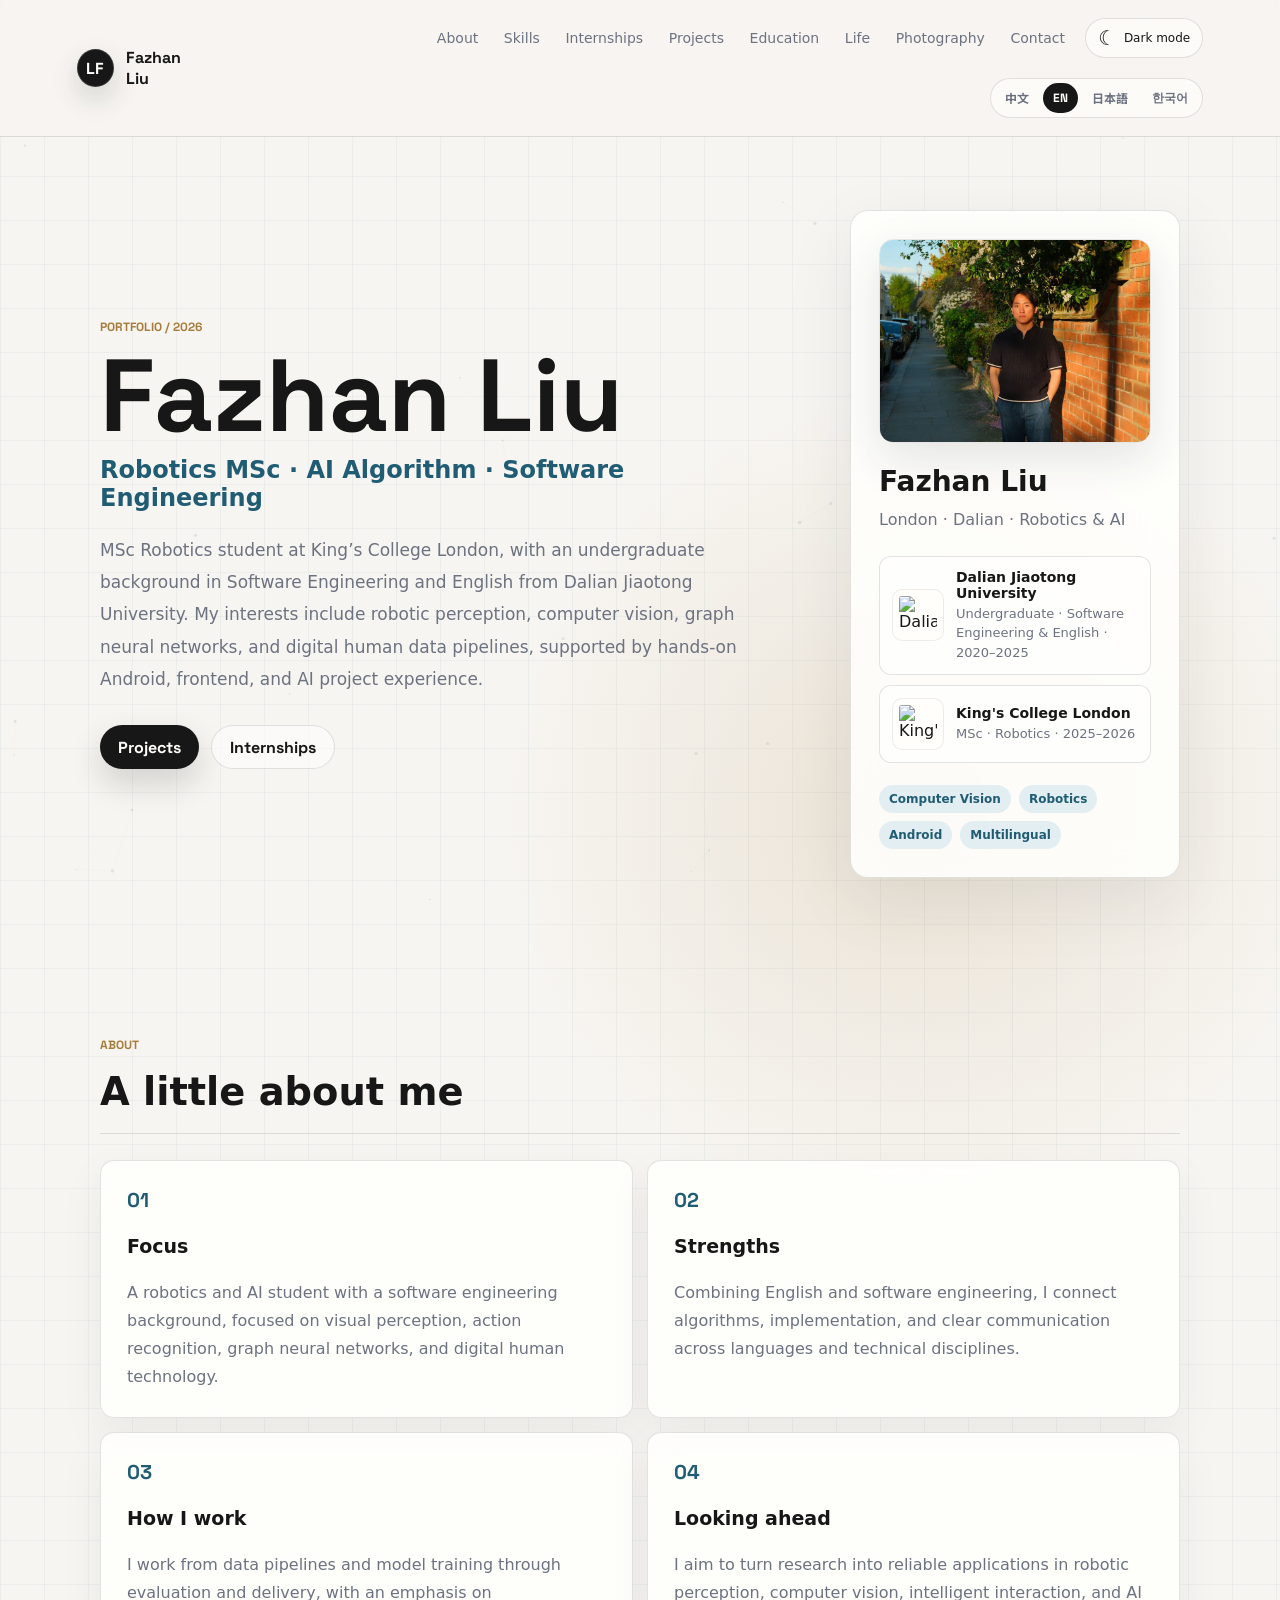
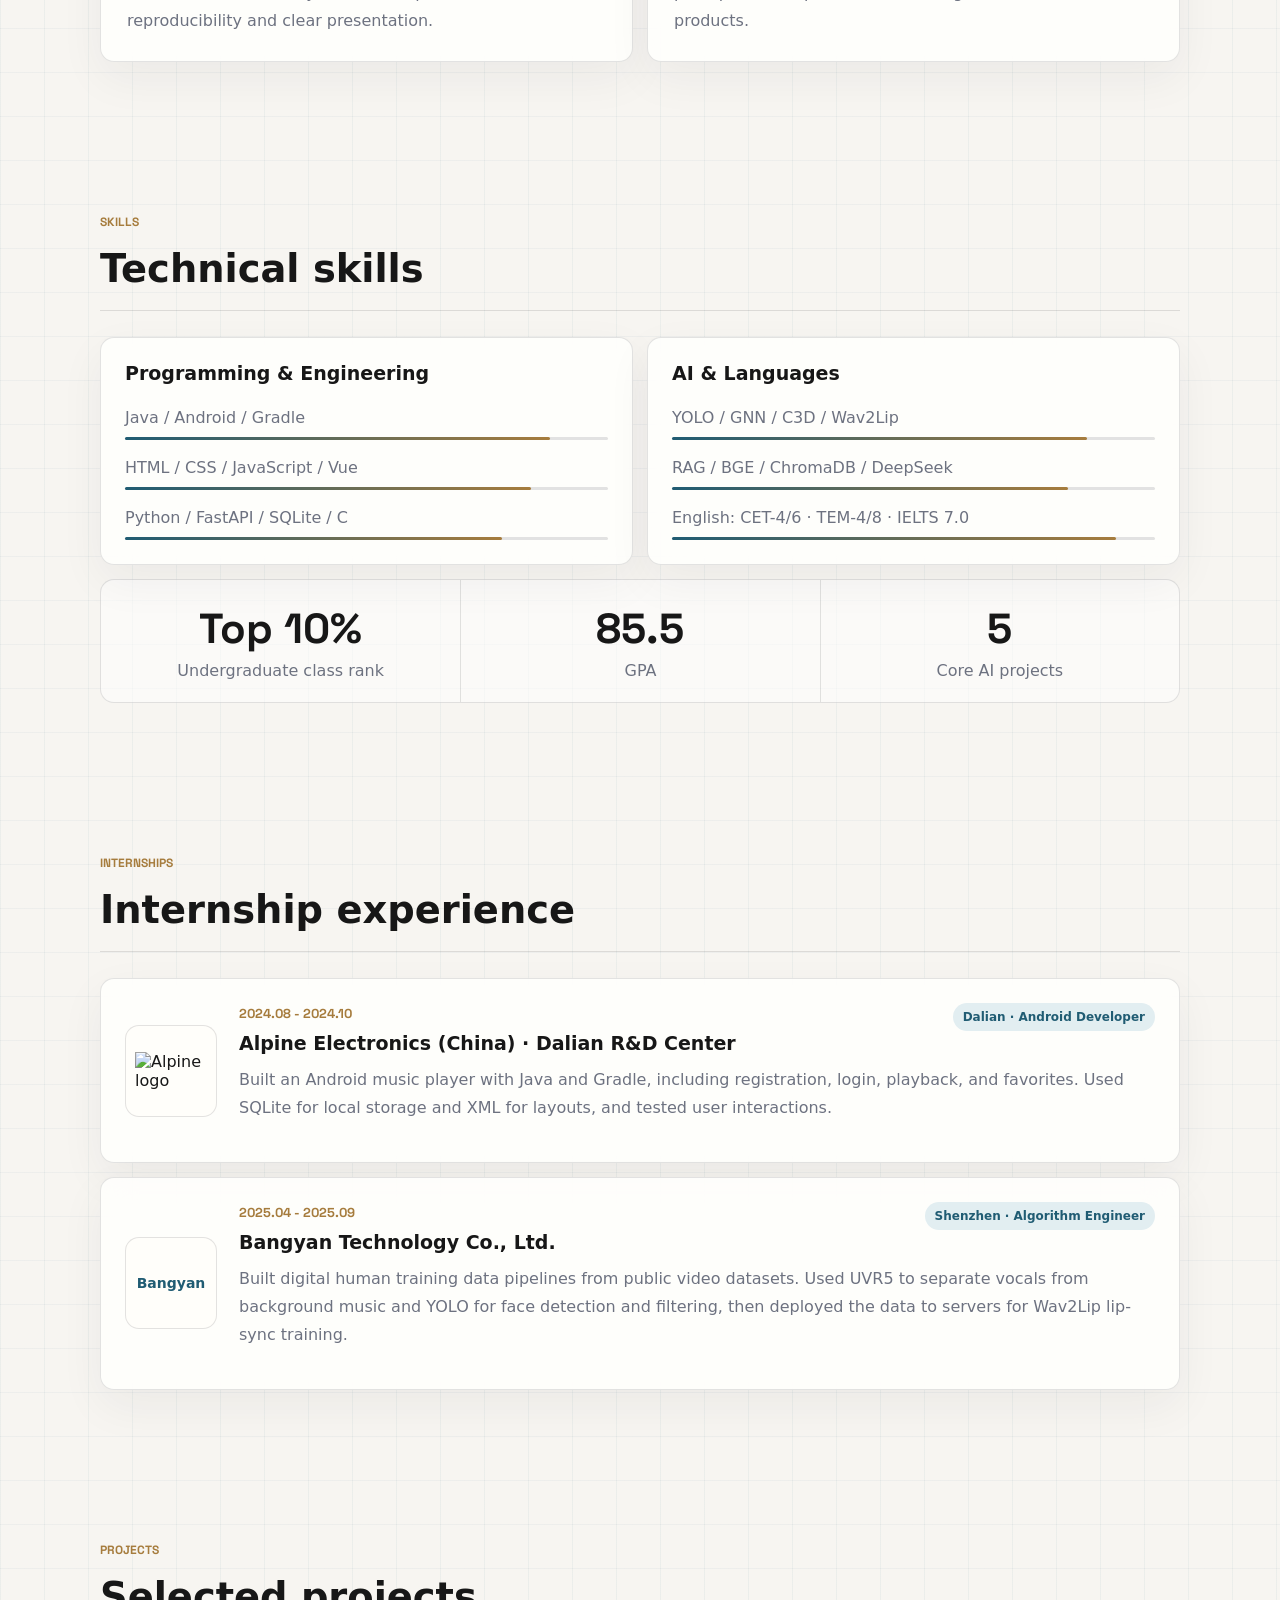
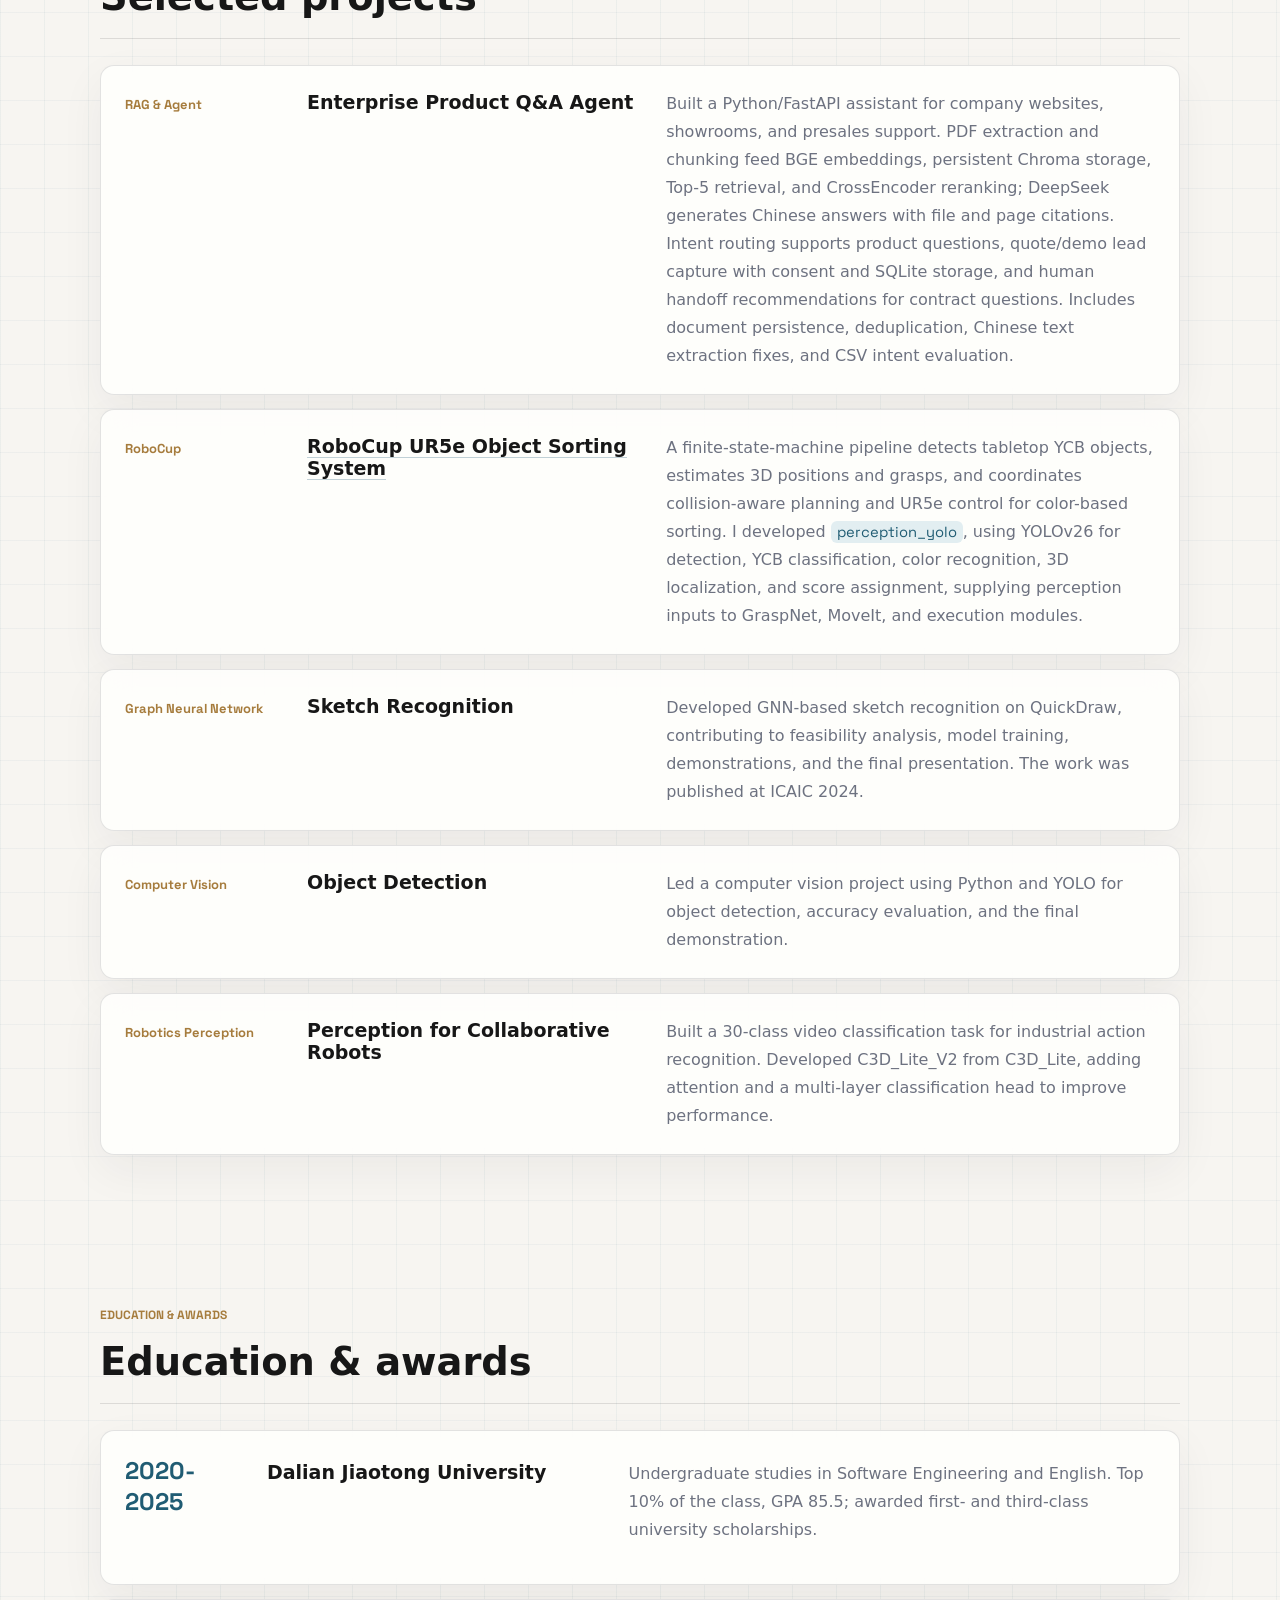
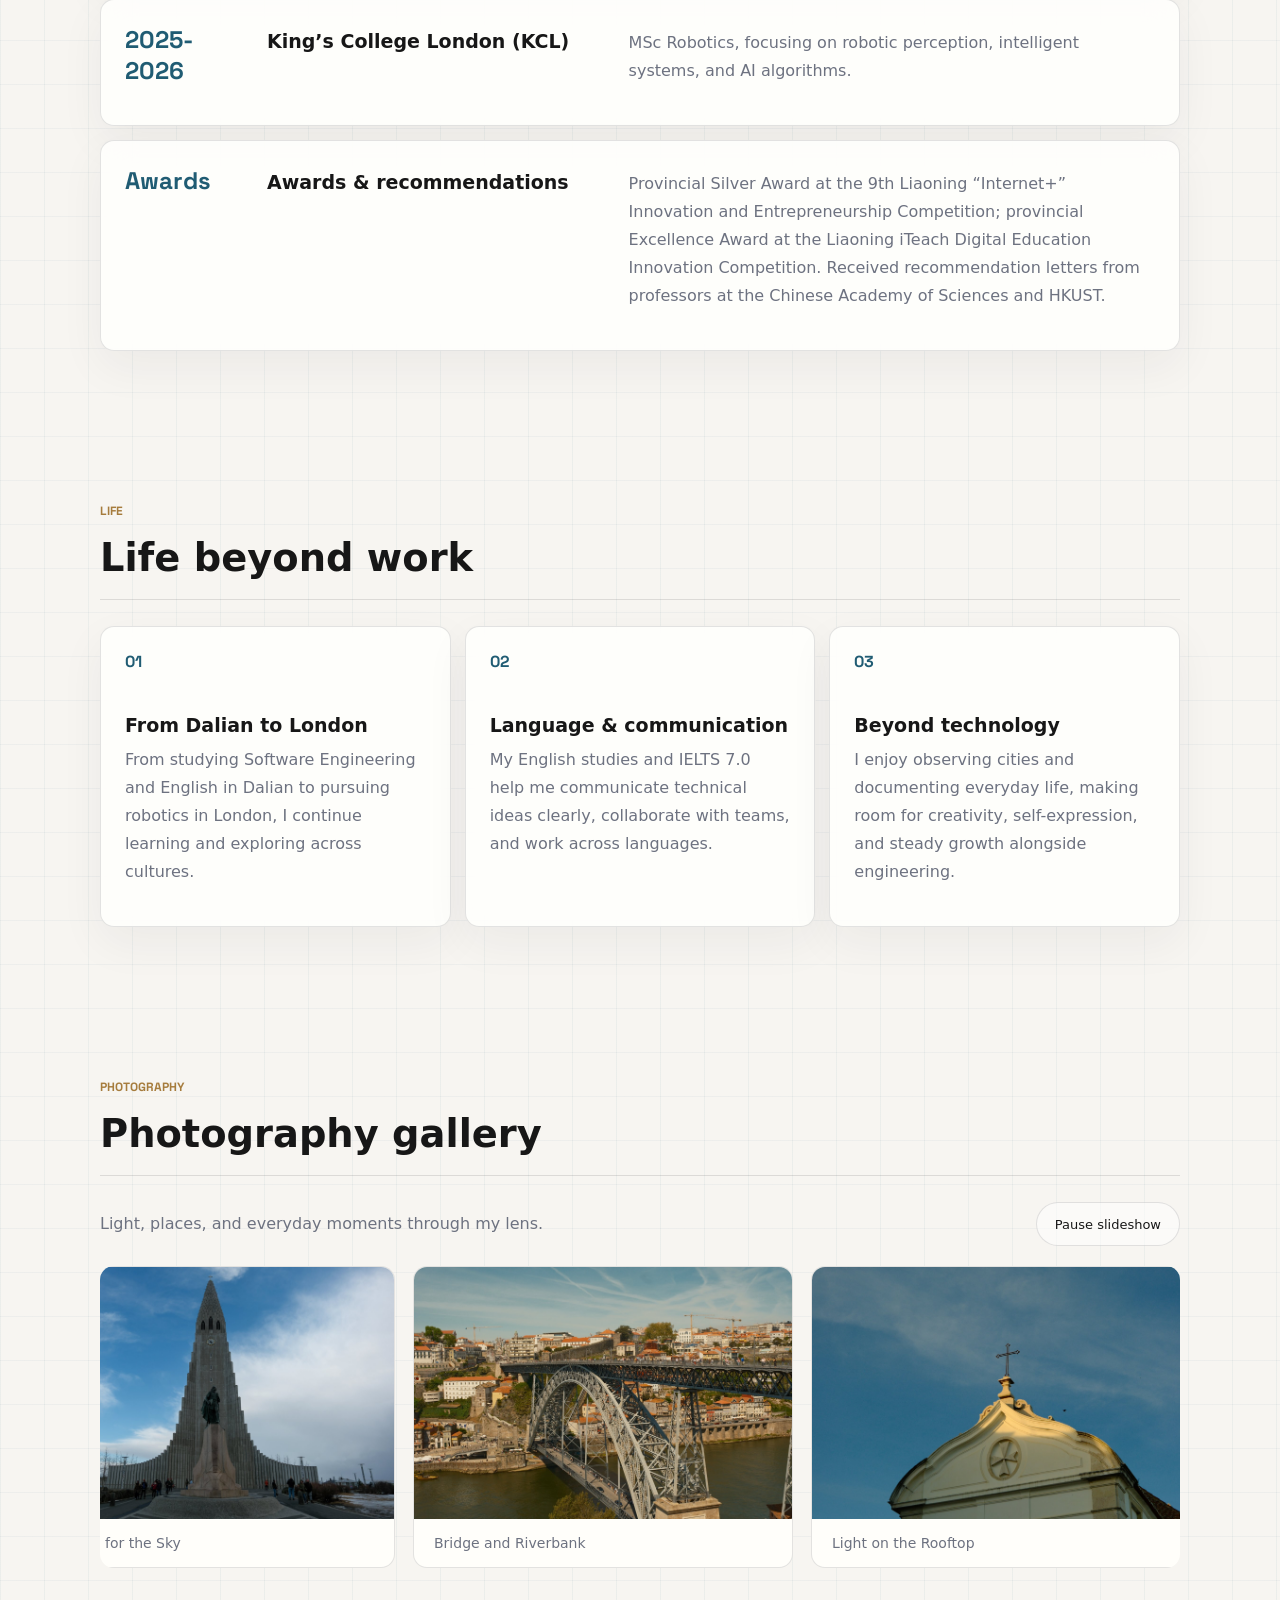
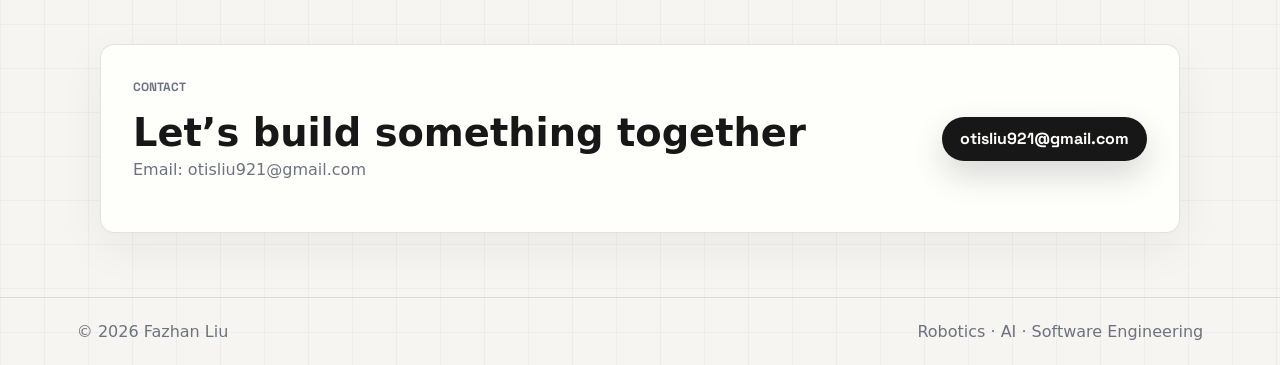
==== en.html @ ffb710e3 "Add English, Japanese and Korean portfolio pages" ====
<!doctype html>
<html lang="en">
  <head>
    <meta charset="UTF-8" />
    <meta name="viewport" content="width=device-width, initial-scale=1.0" />
    <title>Fazhan Liu | Personal Website</title>
    <meta
      name="description"
      content="Fazhan Liu’s portfolio: education, internships, AI and robotics projects, technical skills, photography, and contact details."
    />
    <script src="theme.js?v=20261016-four-languages"></script>
    <link rel="icon" type="image/svg+xml" href="assets/site-icon.svg" />
    <link rel="preconnect" href="https://fonts.googleapis.com" />
    <link rel="preconnect" href="https://fonts.gstatic.com" crossorigin />
    <link
      href="https://fonts.googleapis.com/css2?family=Noto+Sans+SC:wght@400;500;700;900&family=Space+Grotesk:wght@500;700&display=swap"
      rel="stylesheet"
    />
    <link rel="stylesheet" href="styles.css?v=20261016-four-languages" />
  </head>
  <body>
    <canvas id="signal-field" aria-hidden="true"></canvas>
    <header class="site-header">
      <a class="brand" href="#top" aria-label="Back to top">
        <span class="brand-mark">LF</span>
        <span>Fazhan Liu</span>
      </a>
      <div class="header-actions">
        <nav class="nav-links" aria-label="Page navigation">
          <a href="#about">About</a>
          <a href="#skills">Skills</a>
          <a href="#internships">Internships</a>
          <a href="#projects">Projects</a>
          <a href="#timeline">Education</a>
          <a href="#life">Life</a>
          <a href="#photography">Photography</a>
          <a href="#contact">Contact</a>
        </nav>
        <button class="theme-toggle" type="button" aria-label="Switch to dark mode" aria-pressed="false">
          <span class="theme-toggle-icon" aria-hidden="true">☾</span>
          <span class="theme-toggle-label">Dark mode</span>
        </button>
        <nav class="language-switch" aria-label="Language selection">
          <a href="index.html" lang="zh-CN">中文</a>
          <a class="active" href="en.html" aria-current="page" lang="en">EN</a>
          <a href="ja.html" lang="ja">日本語</a>
          <a href="ko.html" lang="ko">한국어</a>
        </nav>
      </div>
    </header>

    <main id="top">
      <section class="hero">
        <div class="hero-copy">
          <p class="eyebrow">Portfolio / 2026</p>
          <h1>Fazhan Liu</h1>
          <p class="hero-role">Robotics MSc · AI Algorithm · Software Engineering</p>
          <p class="hero-text">
            MSc Robotics student at King’s College London, with an undergraduate background in Software Engineering and English from Dalian Jiaotong University. My interests include robotic perception, computer vision, graph neural networks, and digital human data pipelines, supported by hands-on Android, frontend, and AI project experience.
          </p>
          <div class="hero-actions">
            <a class="primary-action" href="#projects">Projects</a>
            <a class="secondary-action" href="#internships">Internships</a>
          </div>
        </div>

        <aside class="profile-card" aria-label="Profile overview">
          <img class="profile-photo" src="assets/profile.jpg" alt="Portrait of Fazhan Liu" />
          <div>
            <h2>Fazhan Liu</h2>
            <p>London · Dalian · Robotics & AI</p>
          </div>
          <div class="education-strip" aria-label="Education">
            <article class="education-item">
              <img
                src="https://www.urongda.com/images/normal/medium/dalian-jiaotong-university-logo-1024px.png"
                alt="Dalian Jiaotong University logo"
              />
              <div>
                <strong>Dalian Jiaotong University</strong>
                <span>Undergraduate · Software Engineering &amp; English · 2020–2025</span>
              </div>
            </article>
            <article class="education-item">
              <img
                src="https://upload.wikimedia.org/wikipedia/commons/1/14/King%27s_College_London_logo.svg"
                alt="King's College London logo"
              />
              <div>
                <strong>King's College London</strong>
                <span>MSc · Robotics · 2025–2026</span>
              </div>
            </article>
          </div>
          <div class="profile-meta">
            <span>Computer Vision</span>
            <span>Robotics</span>
            <span>Android</span>
            <span>Multilingual</span>
          </div>
        </aside>
      </section>

      <section id="about" class="section-grid">
        <div class="section-title">
          <p class="eyebrow">About</p>
          <h2>A little about me</h2>
        </div>
        <div class="dimension-grid">
          <article>
            <span>01</span>
            <h3>Focus</h3>
            <p>A robotics and AI student with a software engineering background, focused on visual perception, action recognition, graph neural networks, and digital human technology.</p>
          </article>
          <article>
            <span>02</span>
            <h3>Strengths</h3>
            <p>Combining English and software engineering, I connect algorithms, implementation, and clear communication across languages and technical disciplines.</p>
          </article>
          <article>
            <span>03</span>
            <h3>How I work</h3>
            <p>I work from data pipelines and model training through evaluation and delivery, with an emphasis on reproducibility and clear presentation.</p>
          </article>
          <article>
            <span>04</span>
            <h3>Looking ahead</h3>
            <p>I aim to turn research into reliable applications in robotic perception, computer vision, intelligent interaction, and AI products.</p>
          </article>
        </div>
      </section>

      <section id="skills" class="skills-section">
        <div class="section-title">
          <p class="eyebrow">Skills</p>
          <h2>Technical skills</h2>
        </div>
        <div class="skill-board">
          <div class="skill-panel">
            <h3>Programming &amp; Engineering</h3>
            <ul>
              <li><span style="--value: 88%"></span>Java / Android / Gradle</li>
              <li><span style="--value: 84%"></span>HTML / CSS / JavaScript / Vue</li>
              <li><span style="--value: 78%"></span>Python / FastAPI / SQLite / C</li>
            </ul>
          </div>
          <div class="skill-panel">
            <h3>AI &amp; Languages</h3>
            <ul>
              <li><span style="--value: 86%"></span>YOLO / GNN / C3D / Wav2Lip</li>
              <li><span style="--value: 82%"></span>RAG / BGE / ChromaDB / DeepSeek</li>
              <li><span style="--value: 92%"></span>English: CET-4/6 · TEM-4/8 · IELTS 7.0</li>
            </ul>
          </div>
          <div class="metric-strip">
            <div><strong>Top 10%</strong><span>Undergraduate class rank</span></div>
            <div><strong>85.5</strong><span>GPA</span></div>
            <div><strong>5</strong><span>Core AI projects</span></div>
          </div>
        </div>
      </section>

      <section id="internships" class="internship-section">
        <div class="section-title">
          <p class="eyebrow">Internships</p>
          <h2>Internship experience</h2>
        </div>
        <div class="internship-list">
          <article class="internship-card">
            <div class="company-logo">
              <img src="https://www.alpine.com.cn/static/alpine/assets/images/logo.png" alt="Alpine logo" />
            </div>
            <div class="internship-main">
              <div class="internship-head">
                <div>
                  <p>2024.08 - 2024.10</p>
                  <h3>Alpine Electronics (China) · Dalian R&amp;D Center</h3>
                </div>
                <span>Dalian · Android Developer</span>
              </div>
              <p>
                Built an Android music player with Java and Gradle, including registration, login, playback, and favorites. Used SQLite for local storage and XML for layouts, and tested user interactions.
              </p>
            </div>
          </article>
          <article class="internship-card">
            <div class="company-logo">
              <img
                src="https://www.bangyan.com.cn/assets/bangyan-logo.svg"
                alt="Bangyan Technology logo"
                onerror="this.hidden = true; this.nextElementSibling.hidden = false;"
              />
              <span class="company-logo-fallback" hidden>Bangyan</span>
            </div>
            <div class="internship-main">
              <div class="internship-head">
                <div>
                  <p>2025.04 - 2025.09</p>
                  <h3>Bangyan Technology Co., Ltd.</h3>
                </div>
                <span>Shenzhen · Algorithm Engineer</span>
              </div>
              <p>
                Built digital human training data pipelines from public video datasets. Used UVR5 to separate vocals from background music and YOLO for face detection and filtering, then deployed the data to servers for Wav2Lip lip-sync training.
              </p>
            </div>
          </article>
        </div>
      </section>

      <section id="projects" class="section-grid">
        <div class="section-title">
          <p class="eyebrow">Projects</p>
          <h2>Selected projects</h2>
        </div>
        <div class="project-grid">
          <article class="project-card">
            <p>RAG &amp; Agent</p>
            <h3>Enterprise Product Q&amp;A Agent</h3>
            <span>Built a Python/FastAPI assistant for company websites, showrooms, and presales support. PDF extraction and chunking feed BGE embeddings, persistent Chroma storage, Top-5 retrieval, and CrossEncoder reranking; DeepSeek generates Chinese answers with file and page citations. Intent routing supports product questions, quote/demo lead capture with consent and SQLite storage, and human handoff recommendations for contract questions. Includes document persistence, deduplication, Chinese text extraction fixes, and CSV intent evaluation.</span>
          </article>
          <article class="project-card">
            <p>RoboCup</p>
            <h3>
              <a href="https://github.com/SuhangXia/robocup_ur5e" target="_blank" rel="noreferrer">
                RoboCup UR5e Object Sorting System
              </a>
            </h3>
            <span>A finite-state-machine pipeline detects tabletop YCB objects, estimates 3D positions and grasps, and coordinates collision-aware planning and UR5e control for color-based sorting. I developed <code>perception_yolo</code>, using YOLOv26 for detection, YCB classification, color recognition, 3D localization, and score assignment, supplying perception inputs to GraspNet, MoveIt, and execution modules.</span>
          </article>
          <article class="project-card">
            <p>Graph Neural Network</p>
            <h3>Sketch Recognition</h3>
            <span>Developed GNN-based sketch recognition on QuickDraw, contributing to feasibility analysis, model training, demonstrations, and the final presentation. The work was published at ICAIC 2024.</span>
          </article>
          <article class="project-card">
            <p>Computer Vision</p>
            <h3>Object Detection</h3>
            <span>Led a computer vision project using Python and YOLO for object detection, accuracy evaluation, and the final demonstration.</span>
          </article>
          <article class="project-card">
            <p>Robotics Perception</p>
            <h3>Perception for Collaborative Robots</h3>
            <span>Built a 30-class video classification task for industrial action recognition. Developed C3D_Lite_V2 from C3D_Lite, adding attention and a multi-layer classification head to improve performance.</span>
          </article>
        </div>
      </section>

      <section id="timeline" class="timeline-section">
        <div class="section-title">
          <p class="eyebrow">Education & Awards</p>
          <h2>Education &amp; awards</h2>
        </div>
        <div class="timeline">
          <article>
            <time>2020-2025</time>
            <h3>Dalian Jiaotong University</h3>
            <p>Undergraduate studies in Software Engineering and English. Top 10% of the class, GPA 85.5; awarded first- and third-class university scholarships.</p>
          </article>
          <article>
            <time>2025-2026</time>
            <h3>King’s College London (KCL)</h3>
            <p>MSc Robotics, focusing on robotic perception, intelligent systems, and AI algorithms.</p>
          </article>
          <article>
            <time>Awards</time>
            <h3>Awards &amp; recommendations</h3>
            <p>Provincial Silver Award at the 9th Liaoning “Internet+” Innovation and Entrepreneurship Competition; provincial Excellence Award at the Liaoning iTeach Digital Education Innovation Competition. Received recommendation letters from professors at the Chinese Academy of Sciences and HKUST.</p>
          </article>
        </div>
      </section>

      <section id="life" class="life-section">
        <div class="section-title">
          <p class="eyebrow">Life</p>
          <h2>Life beyond work</h2>
        </div>
        <div class="life-grid">
          <article>
            <span>01</span>
            <h3>From Dalian to London</h3>
            <p>From studying Software Engineering and English in Dalian to pursuing robotics in London, I continue learning and exploring across cultures.</p>
          </article>
          <article>
            <span>02</span>
            <h3>Language &amp; communication</h3>
            <p>My English studies and IELTS 7.0 help me communicate technical ideas clearly, collaborate with teams, and work across languages.</p>
          </article>
          <article>
            <span>03</span>
            <h3>Beyond technology</h3>
            <p>I enjoy observing cities and documenting everyday life, making room for creativity, self-expression, and steady growth alongside engineering.</p>
          </article>
        </div>
      </section>

      <section id="photography" class="photography-section" aria-labelledby="photography-title">
        <div class="section-title">
          <p class="eyebrow">Photography</p>
          <h2 id="photography-title">Photography gallery</h2>
        </div>
        <div class="gallery-toolbar">
          <p>Light, places, and everyday moments through my lens.</p>
          <button class="secondary-action gallery-toggle" type="button" aria-pressed="false">Pause slideshow</button>
        </div>
        <div class="gallery-viewport" tabindex="0" role="region" aria-label="Photo carousel. Hover or focus to slow down and pause; swipe horizontally to browse.">
          <div class="gallery-track"></div>
        </div>
      </section>

      <section id="contact" class="contact-section">
        <div>
          <p class="eyebrow">Contact</p>
          <h2>Let’s build something together</h2>
          <p>Email: otisliu921@gmail.com</p>
        </div>
        <a class="primary-action" href="mailto:otisliu921@gmail.com">otisliu921@gmail.com</a>
      </section>
    </main>

    <footer>
      <span>© 2026 Fazhan Liu</span>
      <span>Robotics · AI · Software Engineering</span>
    </footer>

    <script src="script.js?v=20261016-four-languages"></script>
  </body>
</html>
---- styles.css ----
:root {
  color-scheme: light;
  --bg: #f7f5f1;
  --paper: rgba(255, 255, 253, 0.86);
  --paper-solid: #fffefa;
  --ink: #171717;
  --muted: #6d7280;
  --quiet: #a4a8b2;
  --line: rgba(28, 31, 36, 0.12);
  --accent: #205c73;
  --accent-soft: #e2eef1;
  --gold: #a67c3d;
  --header-bg: rgba(247, 245, 241, 0.82);
  --surface: rgba(255, 255, 255, 0.52);
  --button-bg: #171717;
  --button-ink: #fffefa;
  --logo-bg: #fffefa;
  --shadow: 0 22px 70px rgba(38, 44, 55, 0.08);
}

:root[data-theme="dark"] {
  color-scheme: dark;
  --bg: #10171d;
  --paper: rgba(25, 35, 44, 0.92);
  --paper-solid: #19232c;
  --ink: #edf1f5;
  --muted: #b2bdc8;
  --quiet: #8997a5;
  --line: rgba(204, 221, 236, 0.16);
  --accent: #91cddd;
  --accent-soft: #243d48;
  --gold: #d9b67c;
  --header-bg: rgba(16, 23, 29, 0.9);
  --surface: rgba(39, 53, 65, 0.75);
  --button-bg: #e4edf2;
  --button-ink: #15232c;
  --shadow: 0 22px 70px rgba(0, 0, 0, 0.22);
}

:root[data-theme="dark"] #signal-field {
  mix-blend-mode: screen;
  opacity: 0.2;
}

.theme-toggle {
  display: inline-flex;
  align-items: center;
  justify-content: center;
  gap: 8px;
  min-height: 40px;
  padding: 8px 12px;
  border: 1px solid var(--line);
  border-radius: 999px;
  color: var(--ink);
  background: var(--surface);
  font: inherit;
  font-size: 12px;
  white-space: nowrap;
  cursor: pointer;
}

.theme-toggle-icon { font-size: 20px; line-height: 1; }
.theme-toggle:hover { border-color: var(--accent); }
.theme-toggle:focus-visible {
  outline: 2px solid var(--accent);
  outline-offset: 4px;
}

* {
  box-sizing: border-box;
}

html {
  scroll-behavior: smooth;
}

body {
  margin: 0;
  min-height: 100vh;
  overflow-x: hidden;
  background:
    linear-gradient(90deg, rgba(32, 92, 115, 0.05) 1px, transparent 1px),
    linear-gradient(rgba(32, 92, 115, 0.045) 1px, transparent 1px),
    radial-gradient(circle at 72% 12%, rgba(166, 124, 61, 0.16), transparent 26rem),
    var(--bg);
  background-size: 44px 44px, 44px 44px, auto, auto;
  color: var(--ink);
  font-family: "Noto Sans SC", system-ui, -apple-system, BlinkMacSystemFont, sans-serif;
}

a {
  color: inherit;
  text-decoration: none;
}

#signal-field {
  position: fixed;
  inset: 0;
  z-index: -1;
  width: 100%;
  height: 100%;
  opacity: 0.28;
  mix-blend-mode: multiply;
}

.site-header {
  position: sticky;
  top: 0;
  z-index: 10;
  display: flex;
  align-items: center;
  justify-content: space-between;
  gap: 24px;
  padding: 18px clamp(20px, 6vw, 84px);
  background: var(--header-bg);
  border-bottom: 1px solid var(--line);
  backdrop-filter: blur(18px);
}

.brand,
.nav-links,
.header-actions,
.language-switch {
  display: flex;
  align-items: center;
}

.brand {
  gap: 12px;
  color: var(--ink);
  font-family: "Space Grotesk", sans-serif;
  font-weight: 700;
}

.brand-mark {
  display: grid;
  width: 38px;
  height: 38px;
  place-items: center;
  color: var(--button-ink);
  background: var(--button-bg);
  border: 1px solid rgba(255, 255, 255, 0.14);
  border-radius: 50%;
  box-shadow: 0 12px 28px rgba(17, 19, 21, 0.16);
}

.nav-links {
  gap: clamp(12px, 2vw, 26px);
  color: var(--muted);
  font-size: 14px;
}

.header-actions {
  flex-wrap: wrap;
  justify-content: flex-end;
  gap: 20px;
}

.nav-links a {
  border-bottom: 1px solid transparent;
  transition: color 180ms ease, border-color 180ms ease;
}

.nav-links a:hover {
  color: var(--ink);
  border-color: var(--gold);
}

.language-switch {
  gap: 4px;
  padding: 4px;
  border: 1px solid var(--line);
  border-radius: 999px;
  background: var(--surface);
}

.language-switch a {
  display: inline-flex;
  align-items: center;
  justify-content: center;
  min-height: 30px;
  padding: 0 10px;
  color: var(--muted);
  border-radius: 999px;
  font-family: "Space Grotesk", "Noto Sans SC", sans-serif;
  font-size: 12px;
  font-weight: 700;
  white-space: nowrap;
  transition: color 180ms ease, background 180ms ease;
}

.language-switch a:hover,
.language-switch a.active {
  color: var(--button-ink);
  background: var(--button-bg);
}

main {
  width: min(1080px, calc(100% - 40px));
  margin: 0 auto;
}

.hero {
  display: grid;
  grid-template-columns: minmax(0, 1fr) 330px;
  gap: clamp(32px, 7vw, 96px);
  align-items: center;
  min-height: calc(100vh - 76px);
  padding: 58px 0 68px;
}

.eyebrow {
  margin: 0 0 12px;
  color: var(--gold);
  font-family: "Space Grotesk", sans-serif;
  font-size: 12px;
  font-weight: 700;
  text-transform: uppercase;
  letter-spacing: 0;
}

h1,
h2,
h3,
p {
  margin-top: 0;
}

h1 {
  margin-bottom: 12px;
  font-family: "Space Grotesk", "Noto Sans SC", sans-serif;
  font-size: clamp(54px, 8vw, 112px);
  line-height: 0.95;
  letter-spacing: 0;
}

h2 {
  margin-bottom: 0;
  font-size: clamp(26px, 3vw, 40px);
  line-height: 1.2;
  letter-spacing: 0;
}

h3 {
  margin-bottom: 10px;
  font-size: 19px;
}

.hero-role {
  margin-bottom: 22px;
  color: var(--accent);
  font-size: clamp(18px, 2vw, 24px);
  font-weight: 700;
}

.hero-text {
  max-width: 710px;
  margin-bottom: 30px;
  color: var(--muted);
  font-size: 17px;
  line-height: 1.9;
}

.hero-actions {
  display: flex;
  flex-wrap: wrap;
  gap: 12px;
}

.primary-action,
.secondary-action {
  display: inline-flex;
  align-items: center;
  justify-content: center;
  min-height: 44px;
  padding: 0 18px;
  border-radius: 999px;
  font-family: "Space Grotesk", sans-serif;
  font-weight: 700;
}

.primary-action {
  color: var(--button-ink);
  background: var(--button-bg);
  box-shadow: 0 14px 32px rgba(17, 17, 17, 0.16);
}

.secondary-action {
  color: var(--ink);
  border: 1px solid var(--line);
  background: var(--surface);
}

.profile-card {
  display: grid;
  gap: 22px;
  padding: 28px;
  border: 1px solid var(--line);
  border-radius: 18px;
  background: var(--paper);
  box-shadow: var(--shadow);
  backdrop-filter: blur(18px);
}

.profile-photo {
  width: 100%;
  aspect-ratio: 4 / 3;
  object-fit: cover;
  object-position: 54% 42%;
  border: 1px solid rgba(28, 31, 36, 0.1);
  border-radius: 14px;
  box-shadow: 0 16px 46px rgba(38, 44, 55, 0.12);
}

.profile-card h2 {
  margin-bottom: 8px;
  font-size: 28px;
}

.profile-card p {
  margin-bottom: 0;
  color: var(--muted);
  line-height: 1.7;
}

.education-strip {
  display: grid;
  gap: 10px;
}

.education-item {
  display: grid;
  grid-template-columns: 52px 1fr;
  gap: 12px;
  align-items: center;
  padding: 12px;
  border: 1px solid var(--line);
  border-radius: 12px;
  background: var(--surface);
}

.education-item img {
  width: 52px;
  height: 52px;
  object-fit: contain;
  padding: 6px;
  background: var(--logo-bg);
  border: 1px solid rgba(28, 31, 36, 0.08);
  border-radius: 10px;
}

.education-item strong,
.education-item span {
  display: block;
}

.education-item strong {
  margin-bottom: 3px;
  font-size: 14px;
}

.education-item span {
  color: var(--muted);
  font-size: 13px;
  line-height: 1.5;
}

.profile-meta {
  display: flex;
  flex-wrap: wrap;
  gap: 8px;
}

.profile-meta span {
  padding: 7px 10px;
  color: var(--accent);
  background: var(--accent-soft);
  border-radius: 999px;
  font-size: 12px;
  font-weight: 700;
}

.section-grid,
.skills-section,
.internship-section,
.timeline-section,
.life-section,
.photography-section,
.contact-section {
  padding: 76px 0;
}

.section-title {
  display: grid;
  gap: 4px;
  margin-bottom: 26px;
  padding-bottom: 18px;
  border-bottom: 1px solid var(--line);
}

.dimension-grid,
.project-grid {
  display: grid;
  gap: 14px;
}

.dimension-grid {
  grid-template-columns: repeat(auto-fit, minmax(min(100%, 420px), 1fr));
}

.project-grid {
  grid-template-columns: 1fr;
}

.dimension-grid article,
.skill-panel,
.internship-card,
.project-card,
.timeline article,
.life-grid article,
.contact-section {
  border: 1px solid var(--line);
  border-radius: 14px;
  background: var(--paper);
  box-shadow: 0 16px 46px rgba(38, 44, 55, 0.055);
  backdrop-filter: blur(16px);
}

.dimension-grid article {
  display: flex;
  min-width: 0;
  flex-direction: column;
  gap: 22px;
  min-height: 190px;
  padding: 26px;
}

.dimension-grid span {
  color: var(--accent);
  font-family: "Space Grotesk", sans-serif;
  font-size: 20px;
  font-weight: 700;
}

.dimension-grid h3 {
  margin-bottom: 0;
}

.dimension-grid p {
  max-width: 68ch;
  margin-bottom: 0;
  word-break: normal;
  overflow-wrap: normal;
  white-space: normal;
}

.dimension-grid p,
.internship-card p,
.project-card span,
.timeline p,
.life-grid p,
.contact-section p {
  color: var(--muted);
  line-height: 1.75;
}

.skill-board {
  display: grid;
  grid-template-columns: 1fr 1fr;
  gap: 14px;
}

.skill-panel {
  padding: 24px;
}

.skill-panel ul {
  display: grid;
  gap: 18px;
  padding: 0;
  margin: 24px 0 0;
  list-style: none;
}

.skill-panel li {
  position: relative;
  padding-bottom: 13px;
  color: var(--muted);
}

.skill-panel li::before,
.skill-panel li span {
  position: absolute;
  bottom: 0;
  left: 0;
  height: 3px;
  content: "";
  border-radius: 999px;
}

.skill-panel li::before {
  right: 0;
  background: var(--line);
}

.skill-panel li span {
  width: var(--value);
  background: linear-gradient(90deg, var(--accent), var(--gold));
}

.metric-strip {
  display: grid;
  grid-column: 1 / -1;
  grid-template-columns: repeat(3, 1fr);
  border: 1px solid var(--line);
  border-radius: 14px;
  background: var(--surface);
}

.metric-strip div {
  padding: 22px;
  text-align: center;
}

.metric-strip div + div {
  border-left: 1px solid var(--line);
}

.metric-strip strong {
  display: block;
  margin-bottom: 6px;
  font-family: "Space Grotesk", sans-serif;
  font-size: clamp(28px, 4vw, 42px);
}

.metric-strip span {
  color: var(--muted);
}

.internship-list {
  display: grid;
  gap: 14px;
}

.internship-card {
  display: grid;
  grid-template-columns: 92px 1fr;
  gap: 22px;
  align-items: center;
  padding: 24px;
}

.company-logo {
  display: grid;
  width: 92px;
  height: 92px;
  place-items: center;
  border: 1px solid var(--line);
  border-radius: 14px;
  background: var(--logo-bg);
}

.company-logo img {
  max-width: 72px;
  max-height: 56px;
  object-fit: contain;
}

.company-logo-fallback {
  color: #205c73;
  font-size: 14px;
  font-weight: 700;
}

.internship-main {
  display: grid;
  gap: 12px;
}

.internship-head {
  display: flex;
  align-items: flex-start;
  justify-content: space-between;
  gap: 18px;
}

.internship-head p {
  margin-bottom: 6px;
  color: var(--gold);
  font-family: "Space Grotesk", sans-serif;
  font-size: 13px;
  font-weight: 700;
}

.internship-head h3 {
  margin-bottom: 0;
}

.internship-head span {
  flex: 0 0 auto;
  padding: 7px 10px;
  color: var(--accent);
  background: var(--accent-soft);
  border-radius: 999px;
  font-size: 12px;
  font-weight: 700;
}

.project-card {
  display: grid;
  grid-template-columns: 160px 1fr 1.45fr;
  gap: 22px;
  align-items: baseline;
  padding: 24px;
}

.project-card p {
  margin-bottom: 0;
  color: var(--gold);
  font-family: "Space Grotesk", sans-serif;
  font-size: 13px;
  font-weight: 700;
}

.project-card h3 {
  margin-bottom: 0;
}

.project-card h3 a {
  border-bottom: 1px solid rgba(32, 92, 115, 0.28);
  transition: color 180ms ease, border-color 180ms ease;
}

.project-card h3 a:hover {
  color: var(--accent);
  border-color: var(--accent);
}

.project-card code {
  padding: 2px 6px;
  color: var(--accent);
  background: var(--accent-soft);
  border-radius: 6px;
  font-family: "Space Grotesk", monospace;
  font-size: 0.92em;
}

.timeline {
  display: grid;
  gap: 14px;
}

.timeline article {
  display: grid;
  grid-template-columns: 120px 1fr 1.55fr;
  gap: 22px;
  align-items: baseline;
  padding: 24px;
}

.timeline time {
  color: var(--accent);
  font-family: "Space Grotesk", sans-serif;
  font-size: 24px;
  font-weight: 700;
}

.life-grid {
  display: grid;
  grid-template-columns: repeat(3, minmax(0, 1fr));
  gap: 14px;
}

.life-grid article {
  min-height: 220px;
  padding: 24px;
}

.life-grid span {
  display: inline-flex;
  margin-bottom: 42px;
  color: var(--accent);
  font-family: "Space Grotesk", sans-serif;
  font-weight: 700;
}

.contact-section {
  display: flex;
  align-items: center;
  justify-content: space-between;
  gap: 28px;
  padding: 32px;
  margin-bottom: 64px;
}

footer {
  display: flex;
  justify-content: space-between;
  gap: 18px;
  padding: 24px clamp(20px, 6vw, 84px);
  color: var(--muted);
  border-top: 1px solid var(--line);
}

@media (max-width: 900px) {
  .site-header,
  .header-actions,
  .contact-section,
  footer {
    align-items: flex-start;
    flex-direction: column;
  }

  .header-actions {
    gap: 14px;
  }

  .hero,
  .skill-board,
  .dimension-grid,
  .life-grid {
    grid-template-columns: 1fr;
  }

  .hero {
    min-height: auto;
  }

  .project-card,
  .internship-card,
  .timeline article {
    grid-template-columns: 1fr;
  }

  .internship-head {
    flex-direction: column;
  }
}

@media (max-width: 620px) {
  main {
    width: min(100% - 28px, 1080px);
  }

  .nav-links {
    flex-wrap: wrap;
  }

  .dimension-grid article {
    grid-template-columns: 1fr;
  }

  .metric-strip {
    grid-template-columns: 1fr;
  }

  .metric-strip div + div {
    border-top: 1px solid var(--line);
    border-left: 0;
  }

  .section-grid,
  .skills-section,
  .internship-section,
  .timeline-section,
  .life-section,
  .photography-section,
  .contact-section {
    padding: 54px 0;
  }

  .contact-section {
    padding: 24px;
  }
}

/* Photography carousel */
.gallery-toolbar {
  display: flex;
  align-items: center;
  justify-content: space-between;
  gap: 16px;
  margin-bottom: 20px;
}

.gallery-toolbar p {
  margin: 0;
  color: var(--muted);
  line-height: 1.75;
}

.gallery-toggle {
  flex-shrink: 0;
  cursor: pointer;
  font: inherit;
  font-size: 13px;
}

.gallery-viewport {
  overflow-x: auto;
  scrollbar-width: none;
  border-radius: 14px;
  overscroll-behavior-x: contain;
}

.gallery-viewport::-webkit-scrollbar { display: none; }

.gallery-viewport:focus-visible,
.gallery-toggle:focus-visible {
  outline: 2px solid var(--accent);
  outline-offset: 4px;
}

.gallery-track {
  display: flex;
  gap: 18px;
  width: max-content;
}

.gallery-photo {
  position: relative;
  flex: 0 0 auto;
  width: clamp(240px, 36vw, 380px);
  margin: 0;
  overflow: hidden;
  border: 1px solid var(--line);
  border-radius: 14px;
  background: var(--paper-solid);
}

.gallery-image,
.gallery-placeholder {
  width: 100%;
  aspect-ratio: 3 / 2;
  object-fit: cover;
}

.gallery-image { display: block; }
.gallery-image[hidden], .gallery-placeholder[hidden] { display: none; }

.gallery-placeholder {
  display: grid;
  place-content: center;
  gap: 12px;
  text-align: center;
  color: var(--accent);
  background: linear-gradient(145deg, var(--accent-soft), var(--bg));
}

.gallery-placeholder strong {
  font: 500 48px "Space Grotesk", sans-serif;
}

.gallery-placeholder span { font-size: 13px; }

.gallery-photo figcaption {
  padding: 16px 20px;
  color: var(--muted);
  font-size: 14px;
}

@media (max-width: 620px) {
  .gallery-toolbar { align-items: flex-start; }
}

@media (min-width: 901px) and (max-width: 1100px) {
  .site-header { flex-wrap: wrap; }
  .header-actions { width: 100%; justify-content: flex-start; }
}

/* English copy shares the Chinese layout, with room for longer navigation labels. */
html[lang="en"] body {
  font-family: system-ui, -apple-system, BlinkMacSystemFont, "Segoe UI", sans-serif;
}

html[lang="en"] .nav-links { flex-wrap: wrap; }
html[lang="en"] .project-card h3 { overflow-wrap: anywhere; }
html[lang="en"] .internship-head { flex-wrap: wrap; }
html[lang="en"] .internship-head span { max-width: 100%; }

html[lang="ja"] body {
  font-family: "Hiragino Kaku Gothic ProN", "Yu Gothic", Meiryo, system-ui, sans-serif;
  line-break: strict;
}

html[lang="ja"] .nav-links { flex-wrap: wrap; }
html[lang="ja"] .internship-head { flex-wrap: wrap; }
html[lang="ja"] .internship-head span { max-width: 100%; }

html[lang="ko"] body {
  font-family: "Apple SD Gothic Neo", "Malgun Gothic", system-ui, sans-serif;
  word-break: keep-all;
  overflow-wrap: break-word;
}

html[lang="ko"] .nav-links { flex-wrap: wrap; }
html[lang="ko"] .internship-head { flex-wrap: wrap; }
html[lang="ko"] .internship-head span { max-width: 100%; }
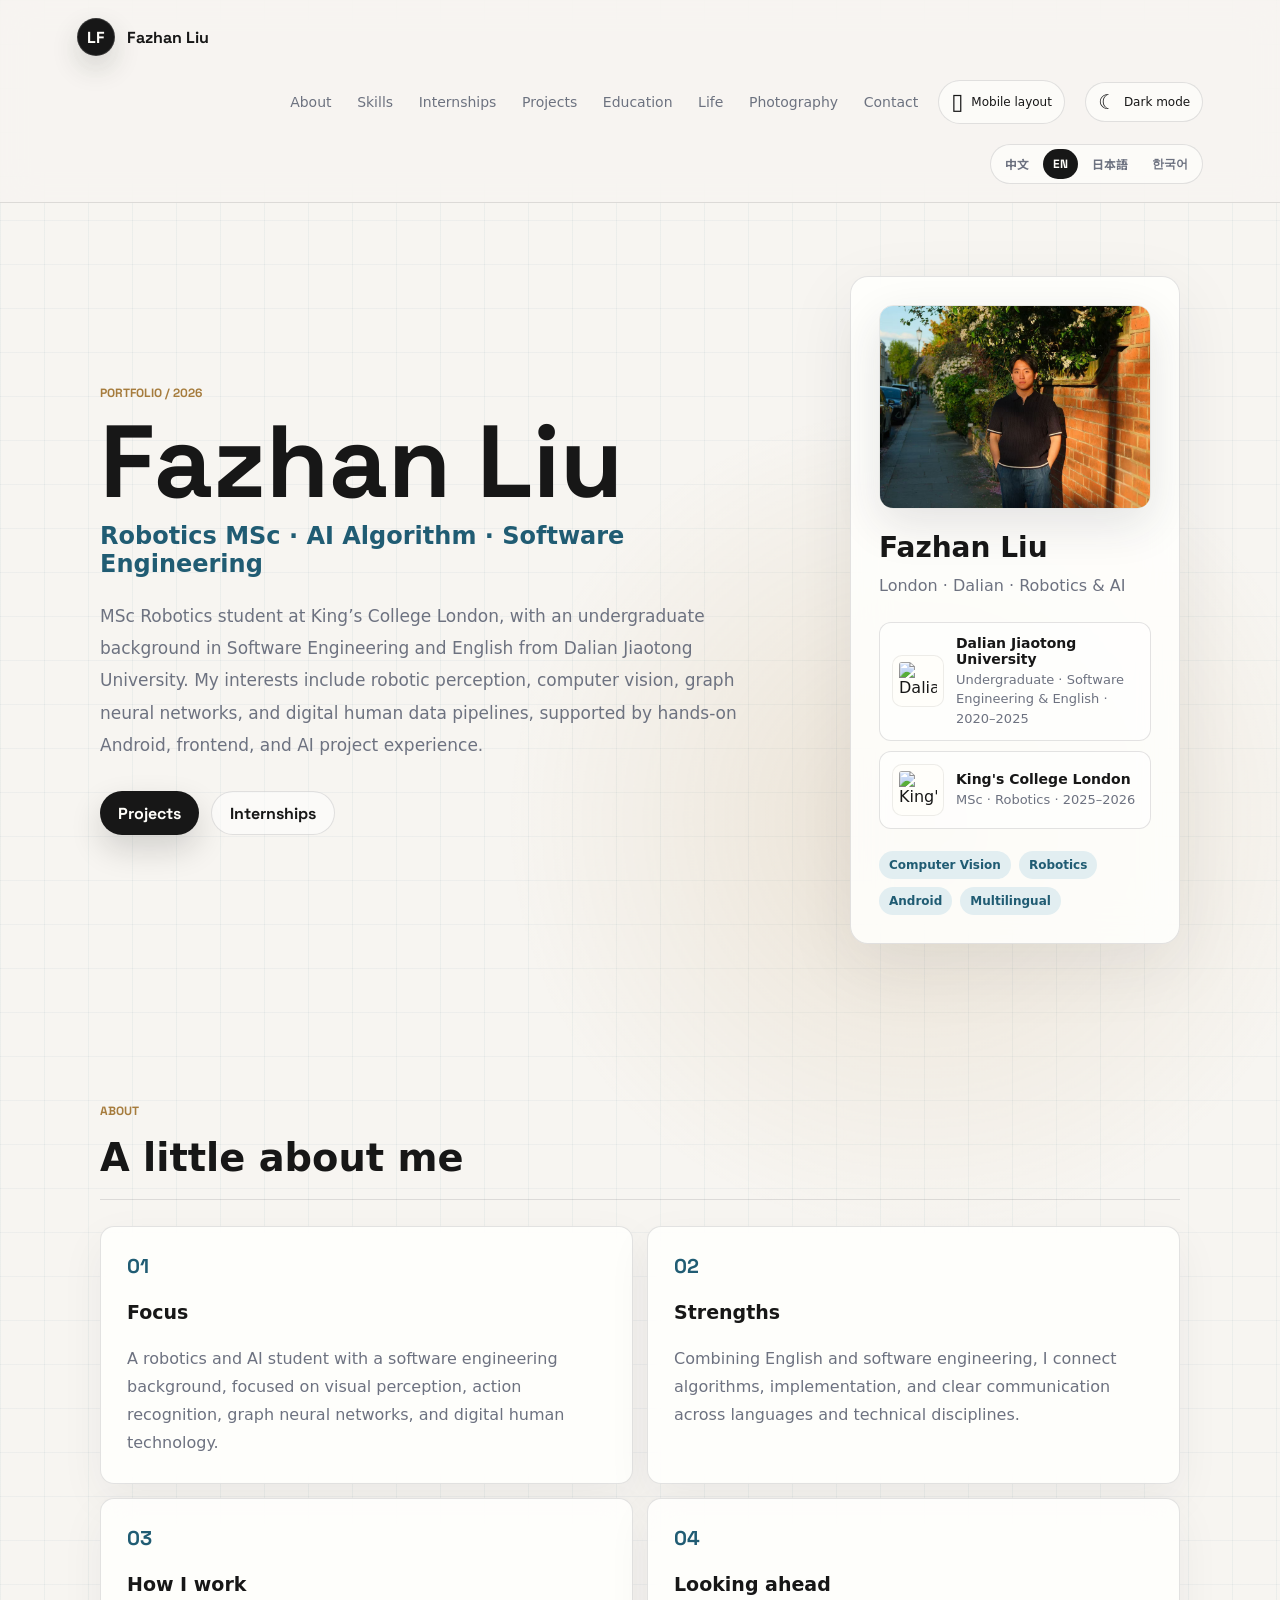
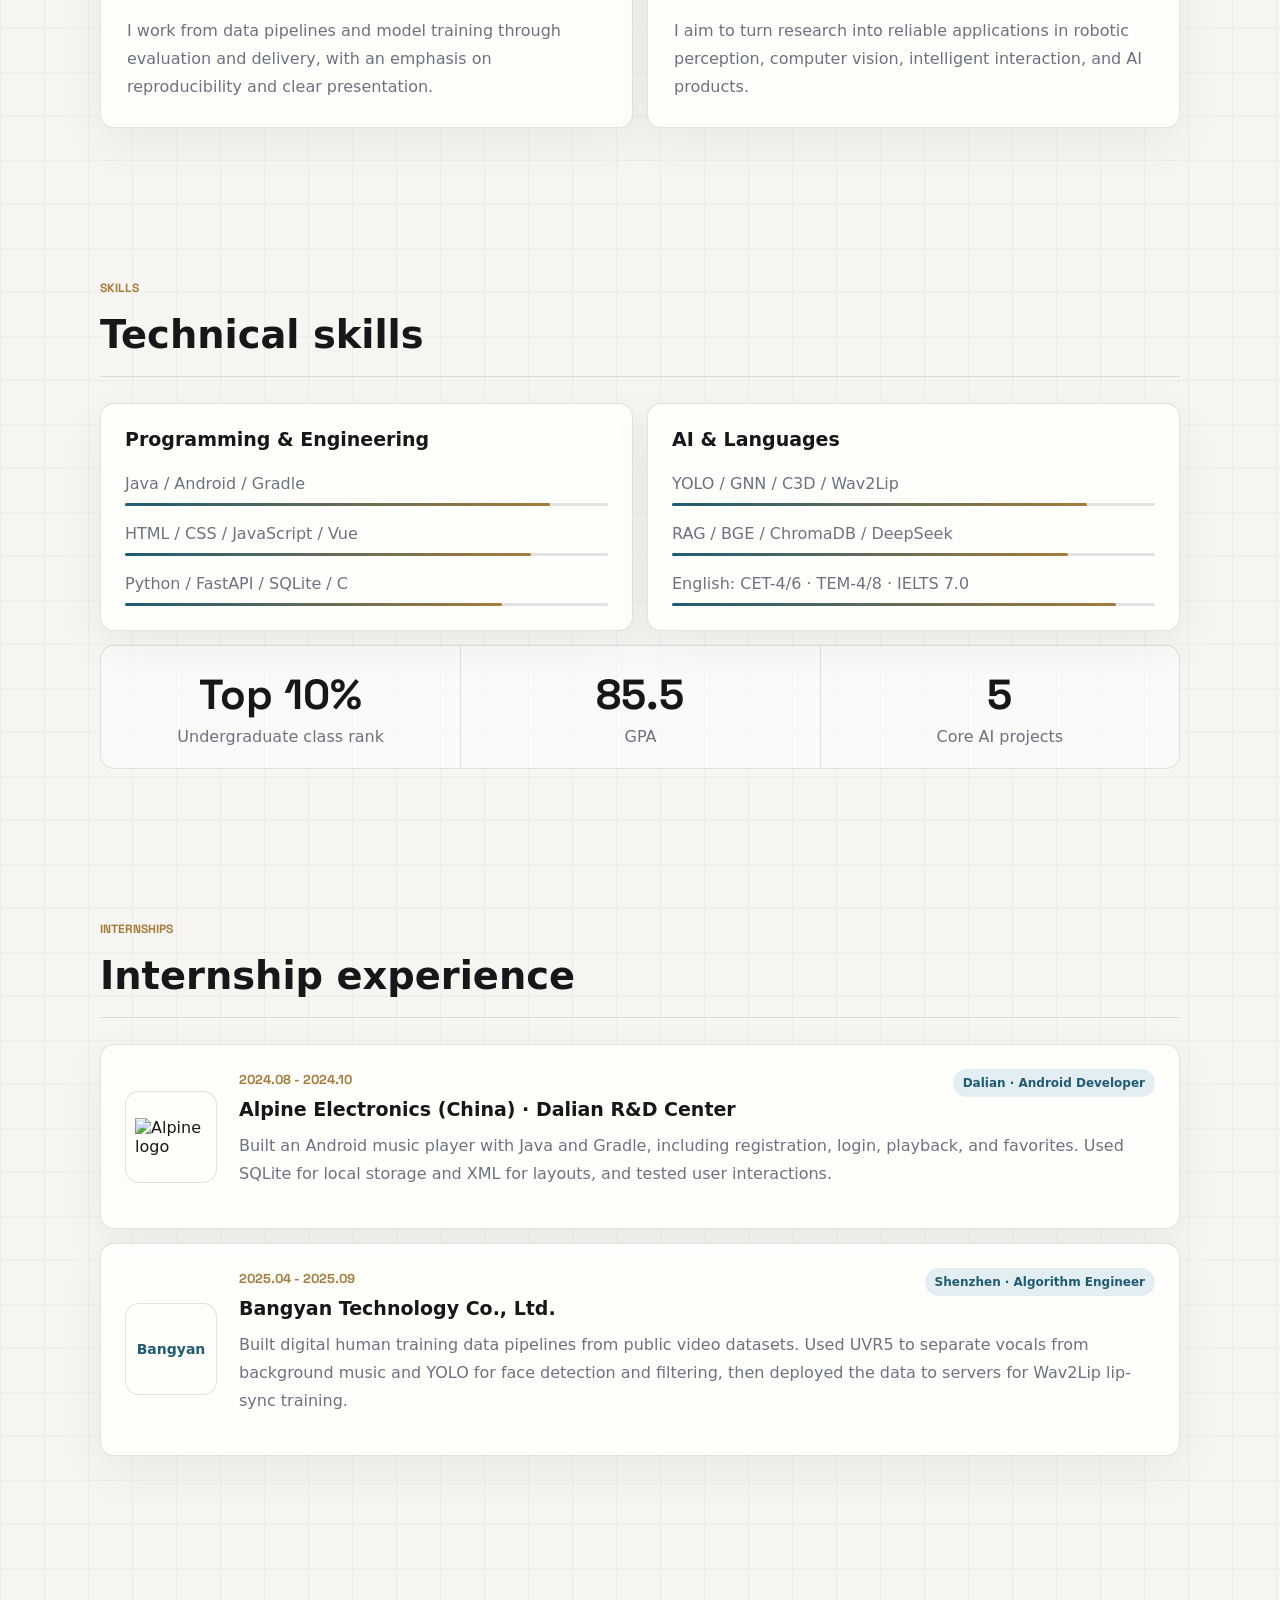
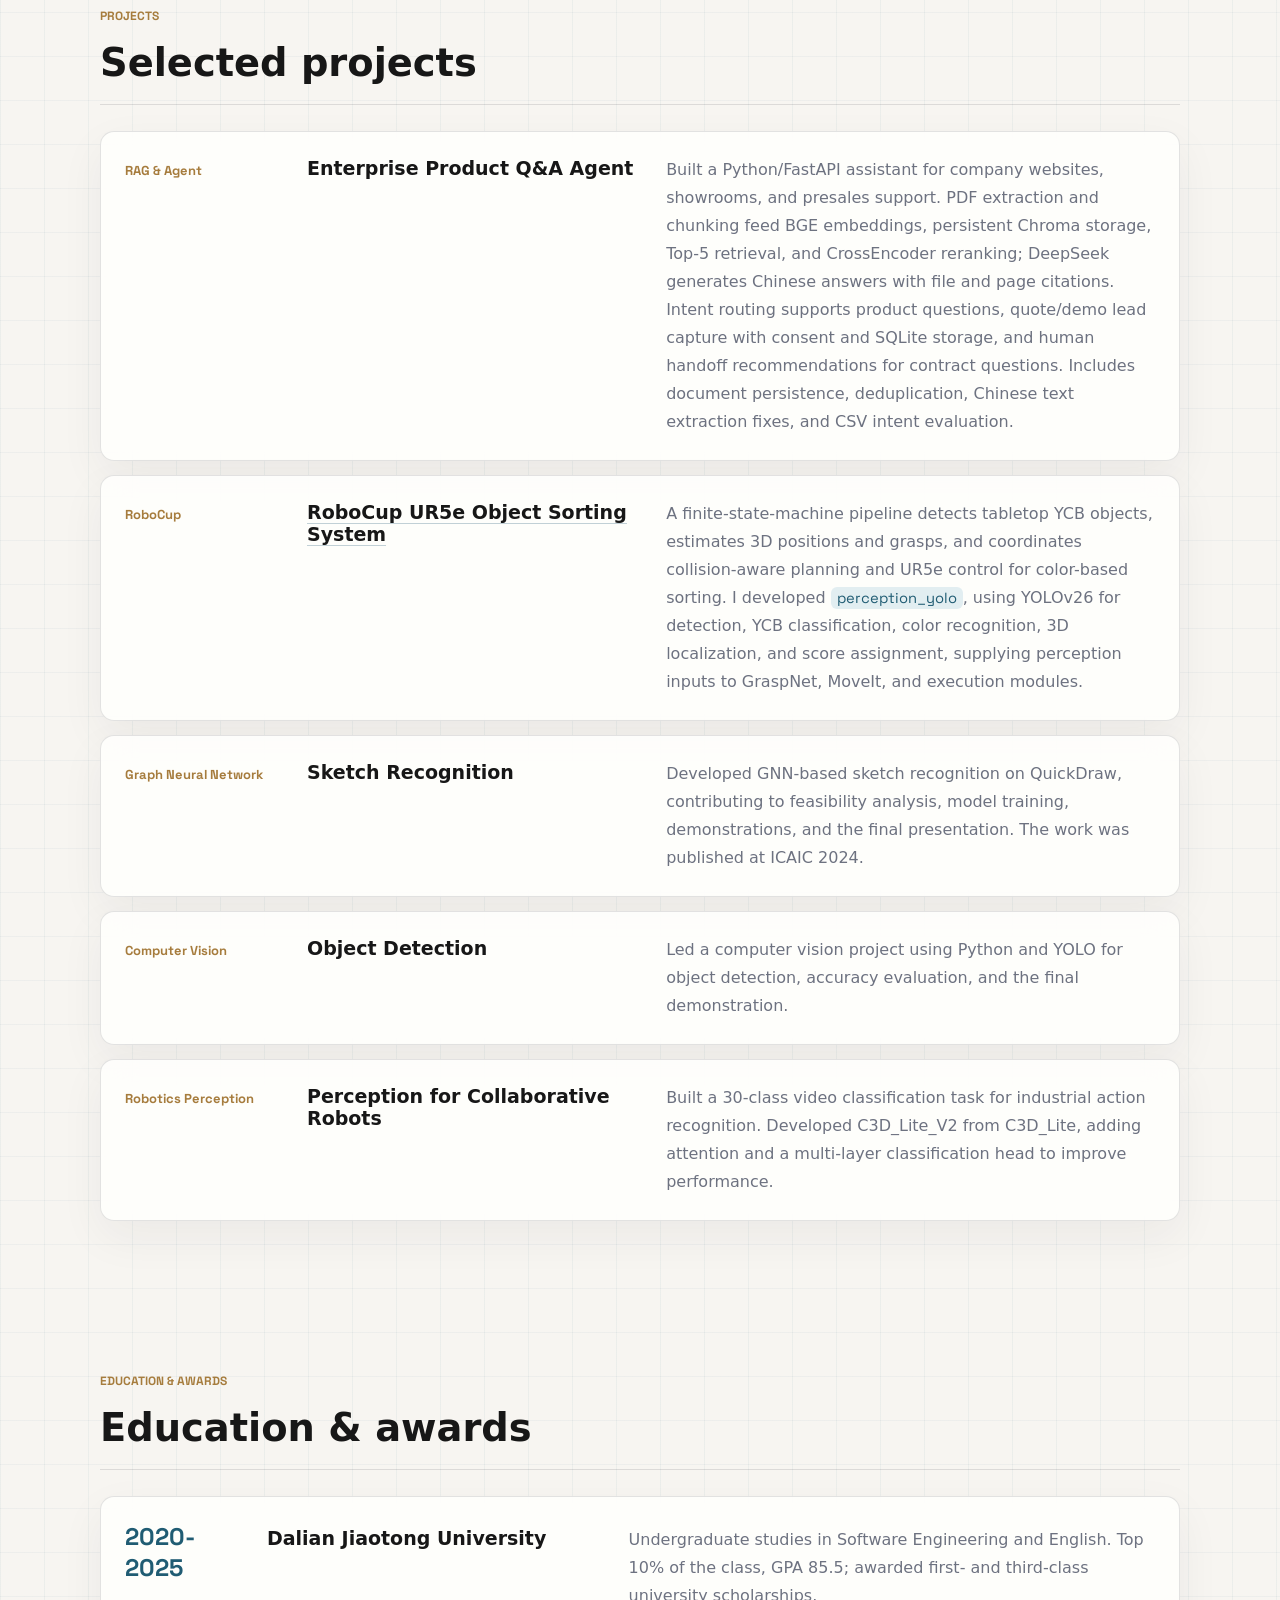
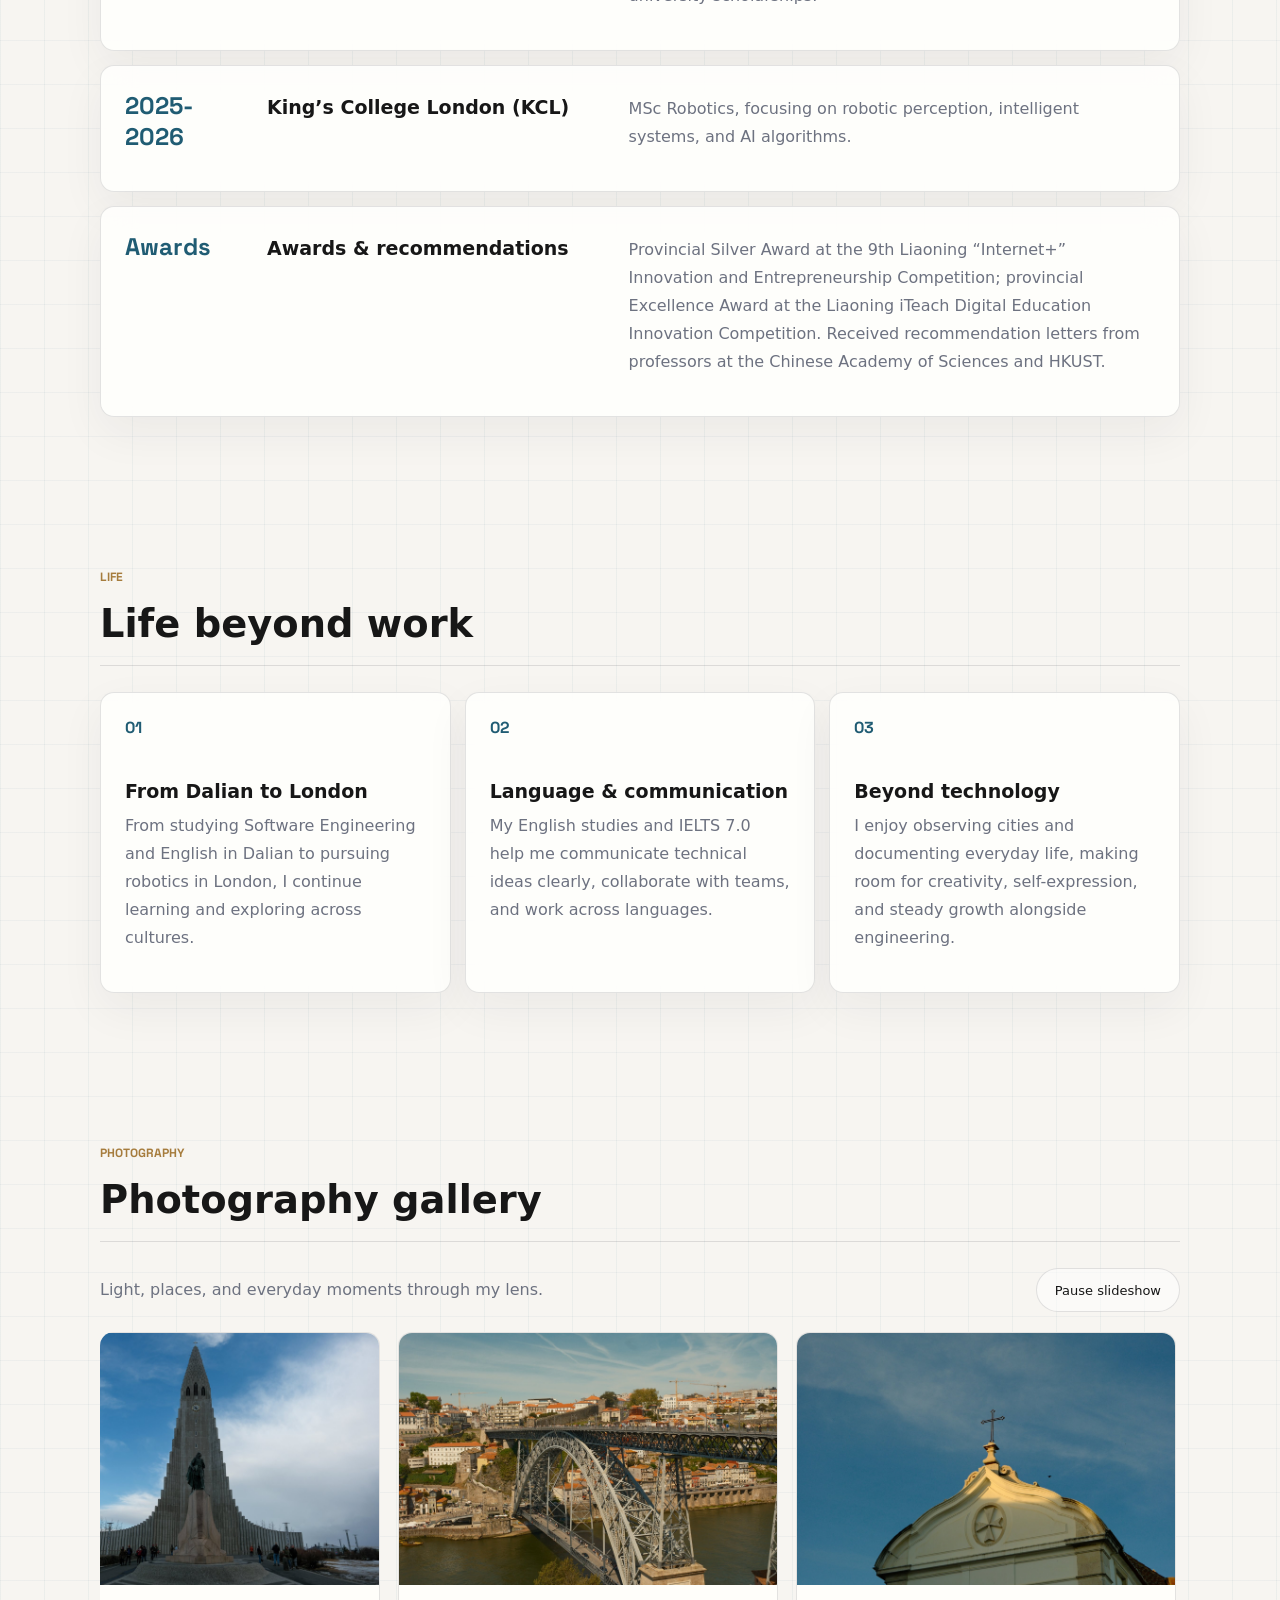
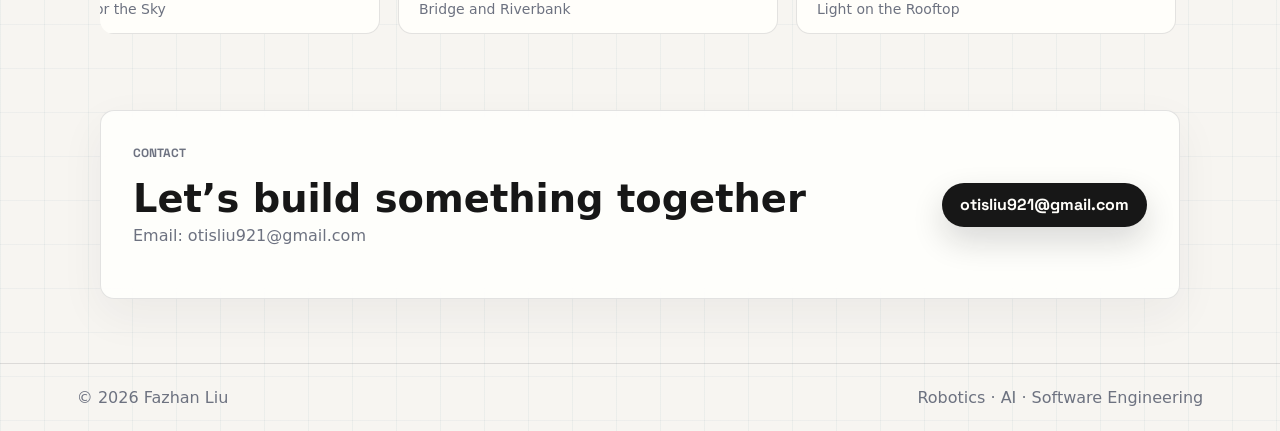
==== commit 1e998aa9: "Add desktop-mobile layout switch and improve mobile experience" ====
--- a/en.html
+++ b/en.html
@@ -9,6 +9,7 @@
       content="Fazhan Liu’s portfolio: education, internships, AI and robotics projects, technical skills, photography, and contact details."
     />
     <script src="theme.js?v=20261016-four-languages"></script>
+    <script src="layout.js?v=20261016-layout"></script>
     <link rel="icon" type="image/svg+xml" href="assets/site-icon.svg" />
     <link rel="preconnect" href="https://fonts.googleapis.com" />
     <link rel="preconnect" href="https://fonts.gstatic.com" crossorigin />
@@ -16,7 +17,7 @@
       href="https://fonts.googleapis.com/css2?family=Noto+Sans+SC:wght@400;500;700;900&family=Space+Grotesk:wght@500;700&display=swap"
       rel="stylesheet"
     />
-    <link rel="stylesheet" href="styles.css?v=20261016-four-languages" />
+    <link rel="stylesheet" href="styles.css?v=20261016-layout" />
   </head>
   <body>
     <canvas id="signal-field" aria-hidden="true"></canvas>
@@ -25,8 +26,11 @@
         <span class="brand-mark">LF</span>
         <span>Fazhan Liu</span>
       </a>
+      <button class="menu-toggle" type="button" aria-label="Navigation menu" aria-expanded="false" aria-controls="page-navigation">
+        <span aria-hidden="true">☰</span>
+      </button>
       <div class="header-actions">
-        <nav class="nav-links" aria-label="Page navigation">
+        <nav id="page-navigation" class="nav-links" aria-label="Page navigation">
           <a href="#about">About</a>
           <a href="#skills">Skills</a>
           <a href="#internships">Internships</a>
@@ -36,6 +40,10 @@
           <a href="#photography">Photography</a>
           <a href="#contact">Contact</a>
         </nav>
+        <button class="layout-toggle" type="button" aria-label="Switch to mobile layout" aria-pressed="false">
+          <span class="layout-toggle-icon" aria-hidden="true">▯</span>
+          <span class="layout-toggle-label">Mobile layout</span>
+        </button>
         <button class="theme-toggle" type="button" aria-label="Switch to dark mode" aria-pressed="false">
           <span class="theme-toggle-icon" aria-hidden="true">☾</span>
           <span class="theme-toggle-label">Dark mode</span>
--- a/styles.css
+++ b/styles.css
@@ -702,77 +702,9 @@
   border-top: 1px solid var(--line);
 }
 
-@media (max-width: 900px) {
-  .site-header,
-  .header-actions,
-  .contact-section,
-  footer {
-    align-items: flex-start;
-    flex-direction: column;
-  }
-
-  .header-actions {
-    gap: 14px;
-  }
-
-  .hero,
-  .skill-board,
-  .dimension-grid,
-  .life-grid {
-    grid-template-columns: 1fr;
-  }
-
-  .hero {
-    min-height: auto;
-  }
-
-  .project-card,
-  .internship-card,
-  .timeline article {
-    grid-template-columns: 1fr;
-  }
-
-  .internship-head {
-    flex-direction: column;
-  }
-}
-
-@media (max-width: 620px) {
-  main {
-    width: min(100% - 28px, 1080px);
-  }
-
-  .nav-links {
-    flex-wrap: wrap;
-  }
-
-  .dimension-grid article {
-    grid-template-columns: 1fr;
-  }
-
-  .metric-strip {
-    grid-template-columns: 1fr;
-  }
-
-  .metric-strip div + div {
-    border-top: 1px solid var(--line);
-    border-left: 0;
-  }
-
-  .section-grid,
-  .skills-section,
-  .internship-section,
-  .timeline-section,
-  .life-section,
-  .photography-section,
-  .contact-section {
-    padding: 54px 0;
-  }
-
-  .contact-section {
-    padding: 24px;
-  }
-}
+
+
+
 
 /* Photography carousel */
 .gallery-toolbar {
@@ -859,14 +791,9 @@
   font-size: 14px;
 }
 
-@media (max-width: 620px) {
-  .gallery-toolbar { align-items: flex-start; }
-}
-
-@media (min-width: 901px) and (max-width: 1100px) {
-  .site-header { flex-wrap: wrap; }
-  .header-actions { width: 100%; justify-content: flex-start; }
-}
+
+
+
 
 /* English copy shares the Chinese layout, with room for longer navigation labels. */
 html[lang="en"] body {
@@ -896,3 +823,120 @@
 html[lang="ko"] .nav-links { flex-wrap: wrap; }
 html[lang="ko"] .internship-head { flex-wrap: wrap; }
 html[lang="ko"] .internship-head span { max-width: 100%; }
+
+/* Layout preference: automatic on first visit, then user-selectable. */
+html { background-color: var(--bg); }
+.layout-toggle, .menu-toggle {
+  display: inline-flex;
+  align-items: center;
+  justify-content: center;
+  gap: 8px;
+  min-height: 44px;
+  padding: 8px 12px;
+  border: 1px solid var(--line);
+  border-radius: 999px;
+  color: var(--ink);
+  background: var(--surface);
+  font: inherit;
+  font-size: 12px;
+  white-space: nowrap;
+  cursor: pointer;
+}
+.layout-toggle-icon { font-size: 22px; line-height: 1; }
+.layout-toggle:hover, .menu-toggle:hover { border-color: var(--accent); }
+.layout-toggle:focus-visible, .menu-toggle:focus-visible {
+  outline: 2px solid var(--accent);
+  outline-offset: 4px;
+}
+.menu-toggle { display: none; width: 44px; padding: 8px; font-size: 22px; }
+.site-header, .header-actions { min-width: 0; }
+.site-header { flex-wrap: wrap; }
+.nav-links { flex-wrap: wrap; }
+:root[data-layout="desktop"] body { min-width: 1080px; overflow-x: auto; }
+
+:root[data-layout="mobile"] body {
+  width: 100%;
+  max-width: 520px;
+  margin-inline: auto;
+  overflow-x: hidden;
+}
+:root[data-layout="mobile"] main { width: calc(100% - 32px); }
+:root[data-layout="mobile"] .site-header {
+  display: grid;
+  grid-template-columns: minmax(0, 1fr) auto;
+  align-items: center;
+  gap: 12px;
+  padding: 12px 16px;
+}
+:root[data-layout="mobile"] .menu-toggle { display: inline-flex; }
+:root[data-layout="mobile"] .header-actions {
+  grid-column: 1 / -1;
+  display: flex;
+  flex-direction: row;
+  justify-content: flex-start;
+  align-items: center;
+  gap: 8px;
+}
+:root[data-layout="mobile"] .nav-links {
+  display: none;
+  order: 4;
+  width: 100%;
+  gap: 4px 16px;
+  max-height: 35vh;
+  overflow-y: auto;
+  padding-top: 8px;
+  border-top: 1px solid var(--line);
+}
+:root[data-layout="mobile"][data-menu-open="true"] .nav-links { display: flex; }
+:root[data-layout="mobile"] .nav-links a { display: inline-flex; align-items: center; min-height: 44px; }
+:root[data-layout="mobile"] .language-switch { flex-wrap: wrap; }
+:root[data-layout="mobile"] .language-switch a { min-height: 36px; }
+:root[data-layout="mobile"] .theme-toggle { min-height: 44px; }
+:root[data-layout="mobile"] .hero {
+  grid-template-columns: minmax(0, 1fr);
+  min-height: auto;
+  gap: 28px;
+  padding: 36px 0 44px;
+}
+:root[data-layout="mobile"] h1 { font-size: clamp(44px, 11vw, 64px); line-height: 1.05; }
+:root[data-layout="mobile"] h2 { font-size: 26px; line-height: 1.35; }
+:root[data-layout="mobile"] h3 { font-size: 18px; line-height: 1.5; }
+:root[data-layout="mobile"] .hero-role { font-size: 17px; line-height: 1.6; }
+:root[data-layout="mobile"] .hero-text { font-size: 15px; line-height: 1.85; }
+:root[data-layout="mobile"] .profile-card { padding: 20px; }
+:root[data-layout="mobile"] .education-item { grid-template-columns: 44px minmax(0, 1fr); gap: 10px; padding: 10px; }
+:root[data-layout="mobile"] .education-item img { width: 44px; height: 44px; }
+:root[data-layout="mobile"] .skill-board,
+:root[data-layout="mobile"] .dimension-grid,
+:root[data-layout="mobile"] .life-grid,
+:root[data-layout="mobile"] .project-card,
+:root[data-layout="mobile"] .internship-card,
+:root[data-layout="mobile"] .timeline article { grid-template-columns: minmax(0, 1fr); }
+:root[data-layout="mobile"] .dimension-grid article,
+:root[data-layout="mobile"] .skill-panel,
+:root[data-layout="mobile"] .project-card,
+:root[data-layout="mobile"] .internship-card,
+:root[data-layout="mobile"] .timeline article,
+:root[data-layout="mobile"] .life-grid article { padding: 20px; min-height: auto; gap: 14px; }
+:root[data-layout="mobile"] .project-card span,
+:root[data-layout="mobile"] .timeline p,
+:root[data-layout="mobile"] .internship-card p { font-size: 14px; margin-bottom: 0; }
+:root[data-layout="mobile"] .project-card h3 { overflow-wrap: anywhere; }
+:root[data-layout="mobile"] .internship-head { flex-direction: column; gap: 12px; }
+:root[data-layout="mobile"] .internship-head span { flex: 0 1 auto; white-space: normal; }
+:root[data-layout="mobile"] .company-logo { width: 76px; height: 76px; }
+:root[data-layout="mobile"] .life-grid span { margin-bottom: 20px; }
+:root[data-layout="mobile"] .metric-strip { grid-template-columns: repeat(3, minmax(0, 1fr)); }
+:root[data-layout="mobile"] .metric-strip div { padding: 16px 6px; }
+:root[data-layout="mobile"] .metric-strip strong { font-size: 24px; }
+:root[data-layout="mobile"] .metric-strip span { font-size: 11px; overflow-wrap: anywhere; }
+:root[data-layout="mobile"] main > section:not(.hero) { padding: 40px 0; scroll-margin-top: 210px; }
+:root[data-layout="mobile"] .gallery-toolbar { align-items: flex-start; flex-direction: column; gap: 12px; }
+:root[data-layout="mobile"] .gallery-photo { width: min(360px, calc(100vw - 64px)); }
+:root[data-layout="mobile"] .gallery-track { gap: 12px; }
+:root[data-layout="mobile"] .gallery-photo figcaption { padding: 14px 16px; }
+:root[data-layout="mobile"] main > .contact-section { align-items: stretch; flex-direction: column; padding: 24px 20px; gap: 20px; margin-bottom: 36px; }
+:root[data-layout="mobile"] .contact-section .primary-action { font-size: 13px; padding: 12px; overflow-wrap: anywhere; }
+:root[data-layout="mobile"] .contact-section p { overflow-wrap: anywhere; }
+:root[data-layout="mobile"] footer { flex-direction: column; gap: 10px; padding: 20px 16px; font-size: 12px; }
+:root[data-layout="mobile"] #signal-field { opacity: 0.12; }
